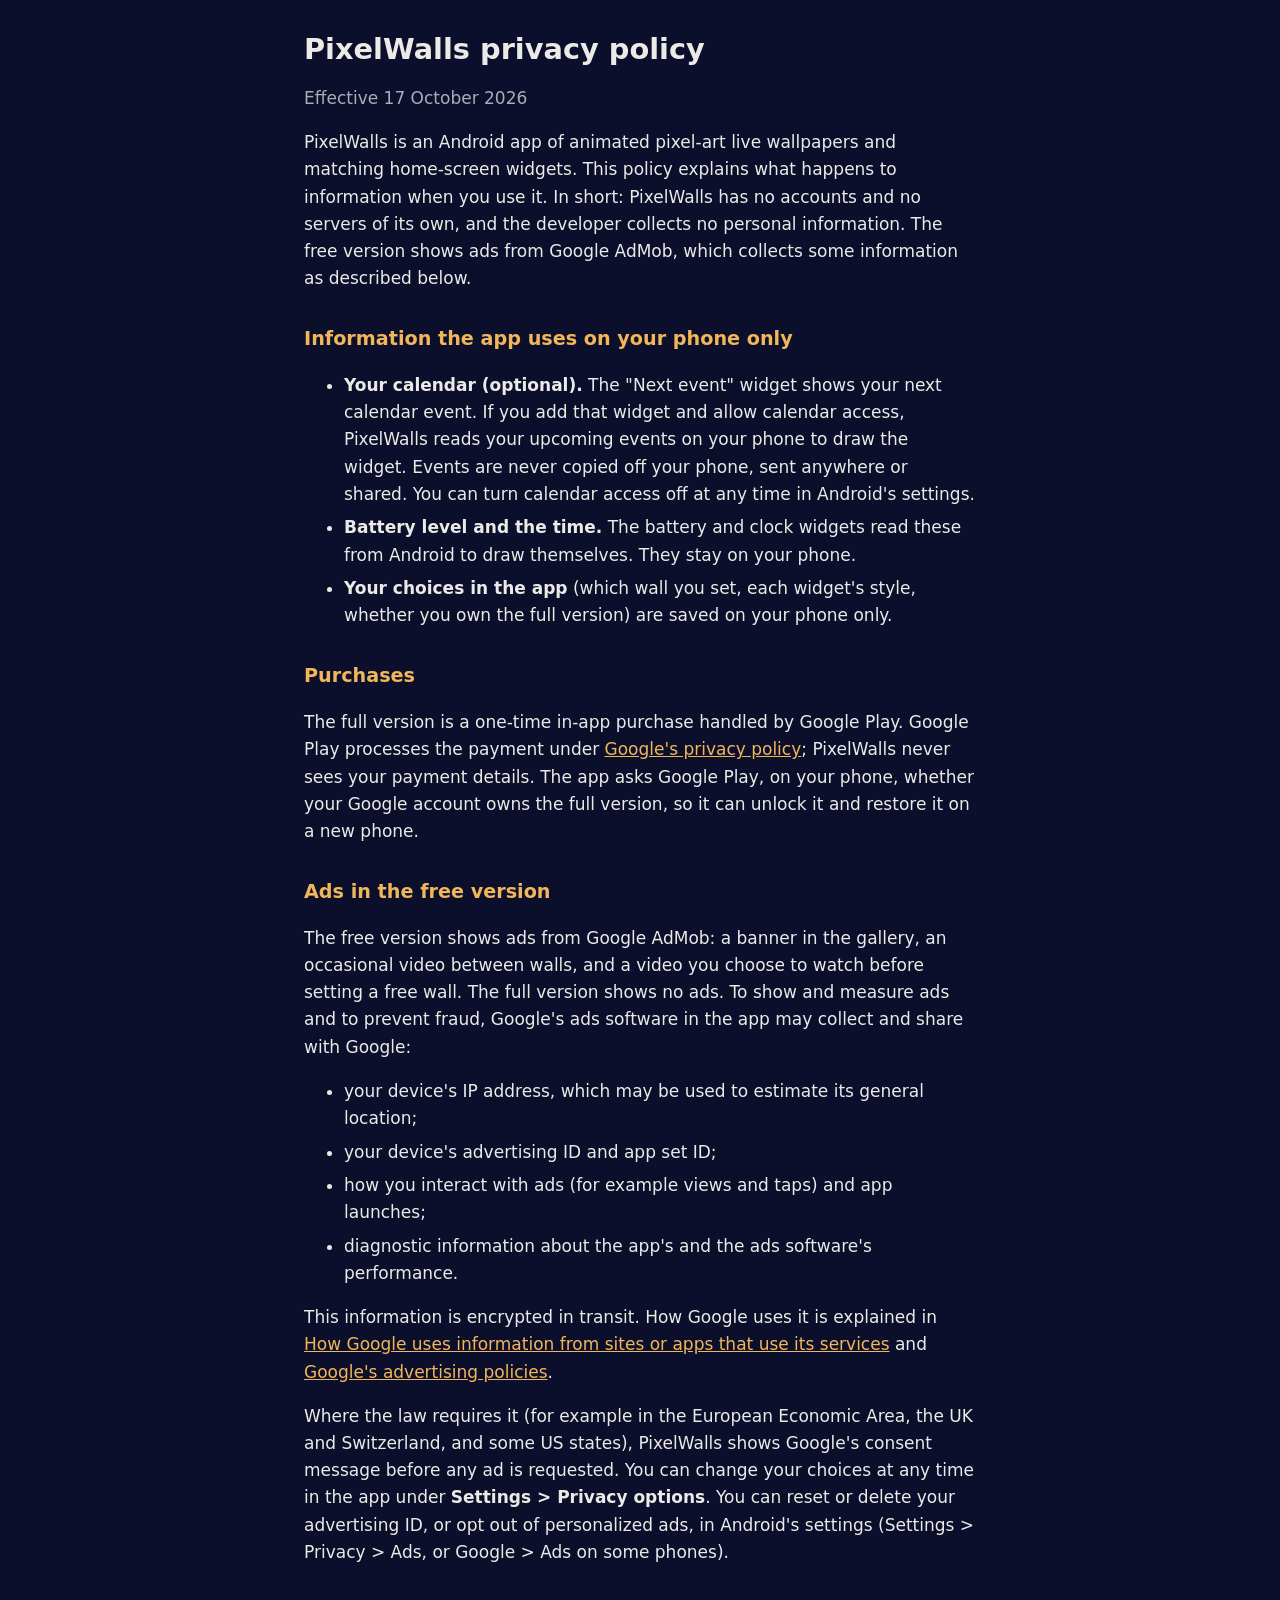
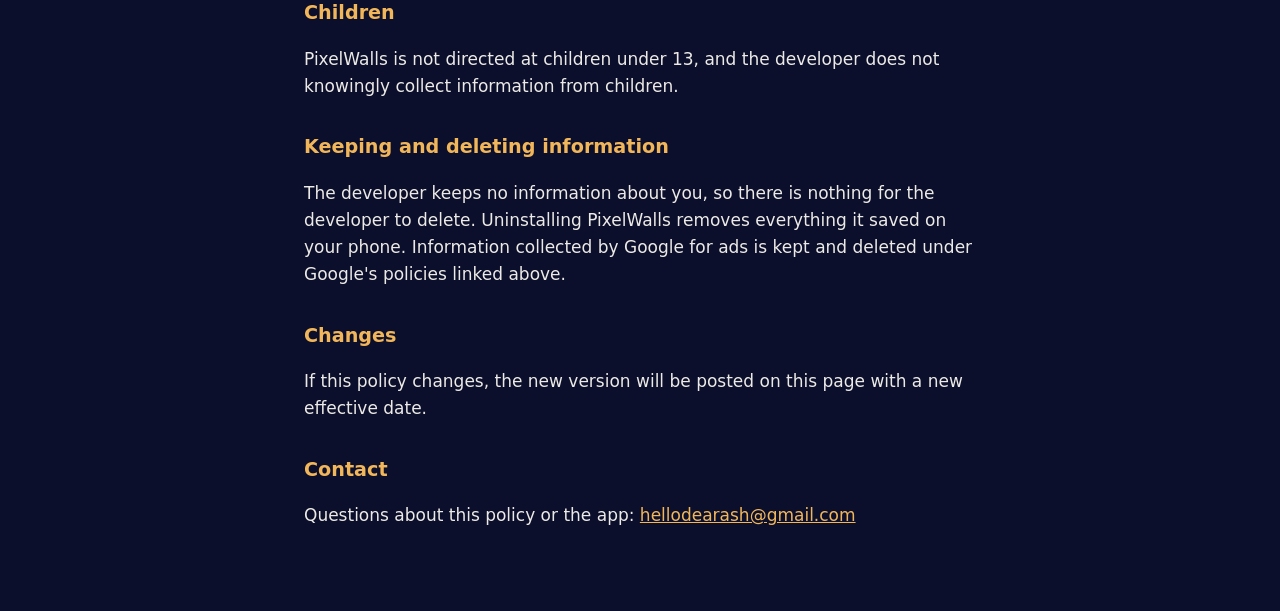
==== pixelwalls/privacy.html @ e7d2d341 "PixelWalls site: privacy policy and landing page Co-Authored-By: Claude Opus 5.5 <noreply@anthropic." ====
<!doctype html>
<html lang="en">
<head>
<meta charset="utf-8">
<meta name="viewport" content="width=device-width, initial-scale=1">
<title>PixelWalls privacy policy</title>
<link rel="stylesheet" href="../style.css">
</head>
<body>
<main>
<h1>PixelWalls privacy policy</h1>
<p class="muted">Effective 17 October 2026</p>

<p>PixelWalls is an Android app of animated pixel-art live wallpapers and matching home-screen widgets. This policy explains what happens to information when you use it. In short: PixelWalls has no accounts and no servers of its own, and the developer collects no personal information. The free version shows ads from Google AdMob, which collects some information as described below.</p>

<h2>Information the app uses on your phone only</h2>
<ul>
<li><strong>Your calendar (optional).</strong> The "Next event" widget shows your next calendar event. If you add that widget and allow calendar access, PixelWalls reads your upcoming events on your phone to draw the widget. Events are never copied off your phone, sent anywhere or shared. You can turn calendar access off at any time in Android's settings.</li>
<li><strong>Battery level and the time.</strong> The battery and clock widgets read these from Android to draw themselves. They stay on your phone.</li>
<li><strong>Your choices in the app</strong> (which wall you set, each widget's style, whether you own the full version) are saved on your phone only.</li>
</ul>

<h2>Purchases</h2>
<p>The full version is a one-time in-app purchase handled by Google Play. Google Play processes the payment under <a href="https://policies.google.com/privacy">Google's privacy policy</a>; PixelWalls never sees your payment details. The app asks Google Play, on your phone, whether your Google account owns the full version, so it can unlock it and restore it on a new phone.</p>

<h2>Ads in the free version</h2>
<p>The free version shows ads from Google AdMob: a banner in the gallery, an occasional video between walls, and a video you choose to watch before setting a free wall. The full version shows no ads. To show and measure ads and to prevent fraud, Google's ads software in the app may collect and share with Google:</p>
<ul>
<li>your device's IP address, which may be used to estimate its general location;</li>
<li>your device's advertising ID and app set ID;</li>
<li>how you interact with ads (for example views and taps) and app launches;</li>
<li>diagnostic information about the app's and the ads software's performance.</li>
</ul>
<p>This information is encrypted in transit. How Google uses it is explained in <a href="https://policies.google.com/technologies/partner-sites">How Google uses information from sites or apps that use its services</a> and <a href="https://policies.google.com/technologies/ads">Google's advertising policies</a>.</p>
<p>Where the law requires it (for example in the European Economic Area, the UK and Switzerland, and some US states), PixelWalls shows Google's consent message before any ad is requested. You can change your choices at any time in the app under <strong>Settings &gt; Privacy options</strong>. You can reset or delete your advertising ID, or opt out of personalized ads, in Android's settings (Settings &gt; Privacy &gt; Ads, or Google &gt; Ads on some phones).</p>

<h2>Children</h2>
<p>PixelWalls is not directed at children under 13, and the developer does not knowingly collect information from children.</p>

<h2>Keeping and deleting information</h2>
<p>The developer keeps no information about you, so there is nothing for the developer to delete. Uninstalling PixelWalls removes everything it saved on your phone. Information collected by Google for ads is kept and deleted under Google's policies linked above.</p>

<h2>Changes</h2>
<p>If this policy changes, the new version will be posted on this page with a new effective date.</p>

<h2>Contact</h2>
<p>Questions about this policy or the app: <a href="mailto:hellodearash@gmail.com">hellodearash@gmail.com</a></p>
</main>
</body>
</html>
---- style.css ----
:root { color-scheme: dark; }
body { margin: 0; background: #0b0f2b; color: #eceae6; font: 17px/1.6 system-ui, -apple-system, "Segoe UI", Roboto, sans-serif; }
main { max-width: 42rem; margin: 0 auto; padding: 2rem 1rem 4rem; }
h1 { font-size: 1.8rem; line-height: 1.25; margin: 0 0 .25rem; }
h2 { font-size: 1.2rem; margin: 2rem 0 .5rem; color: #f2b65a; }
a { color: #f2b65a; }
.muted { color: #a8adb8; }
img.icon { width: 96px; height: 96px; border-radius: 22px; image-rendering: pixelated; }
li { margin: .4rem 0; }
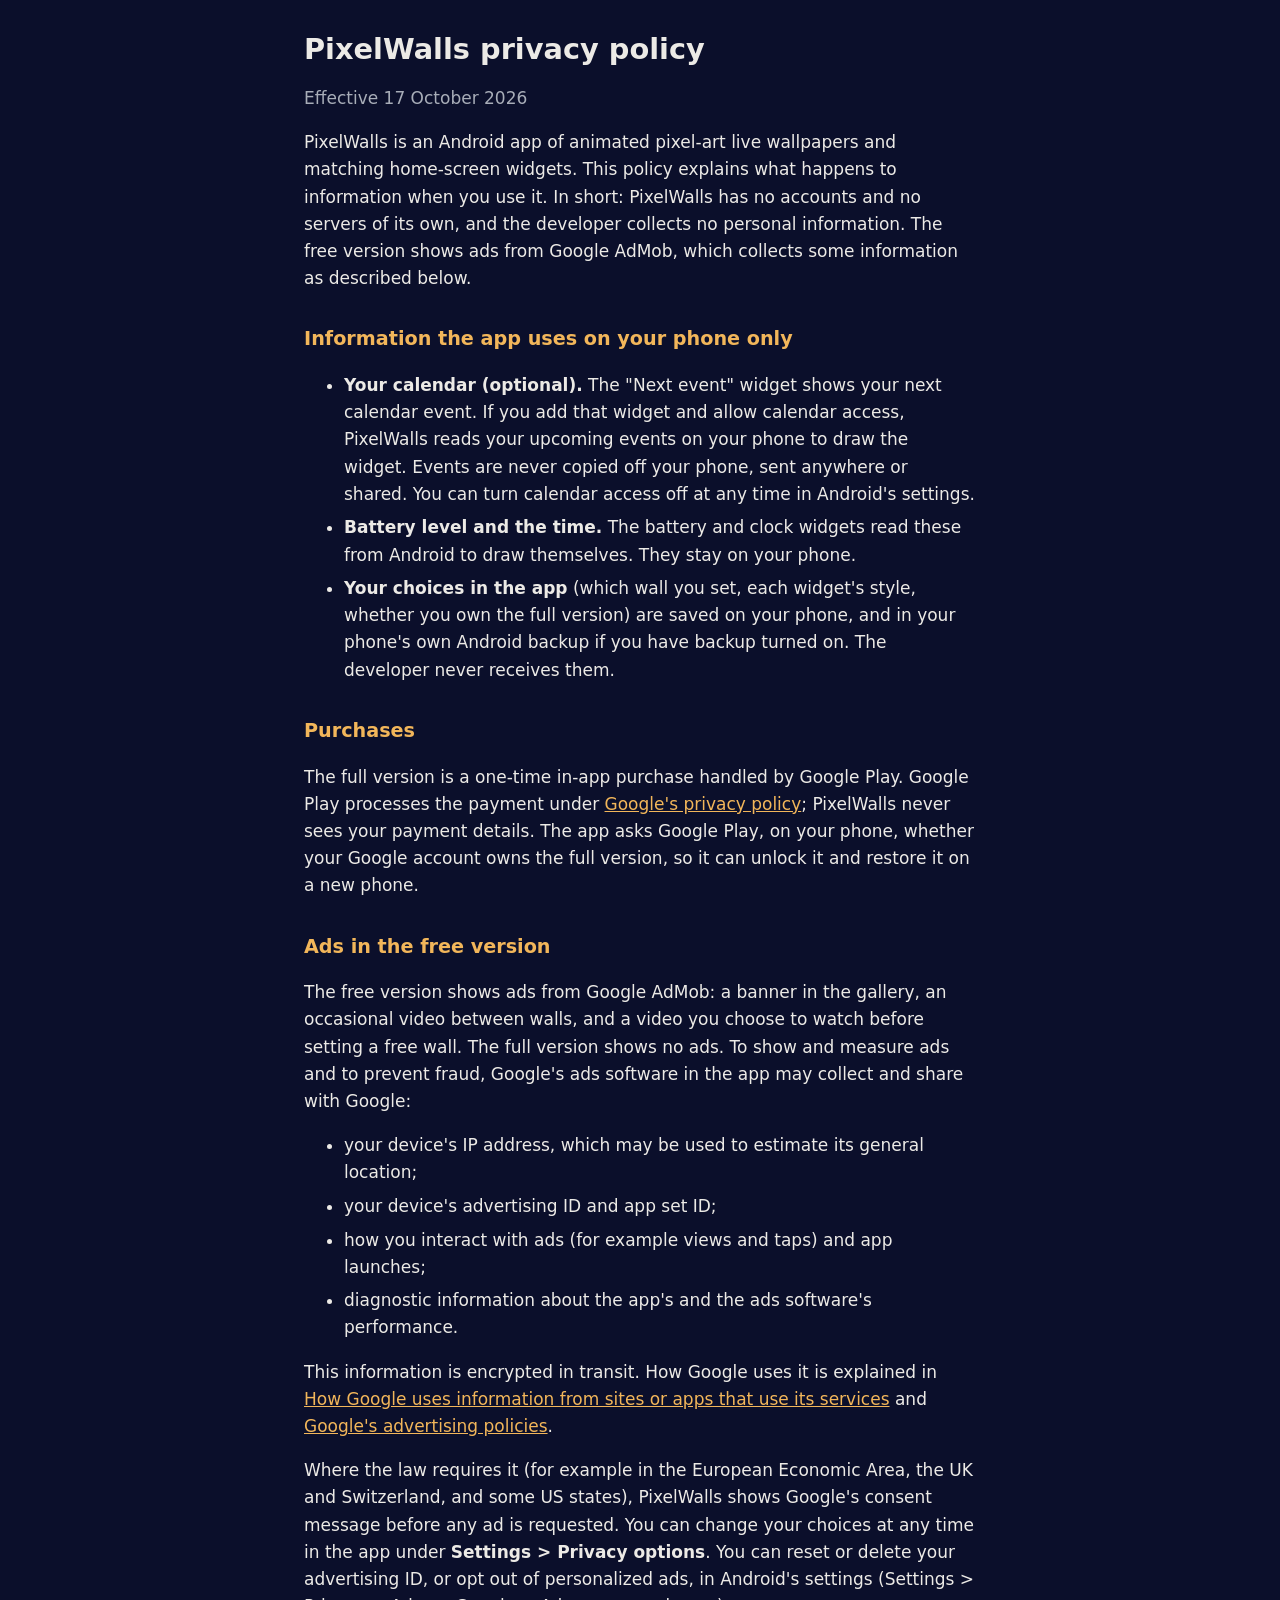
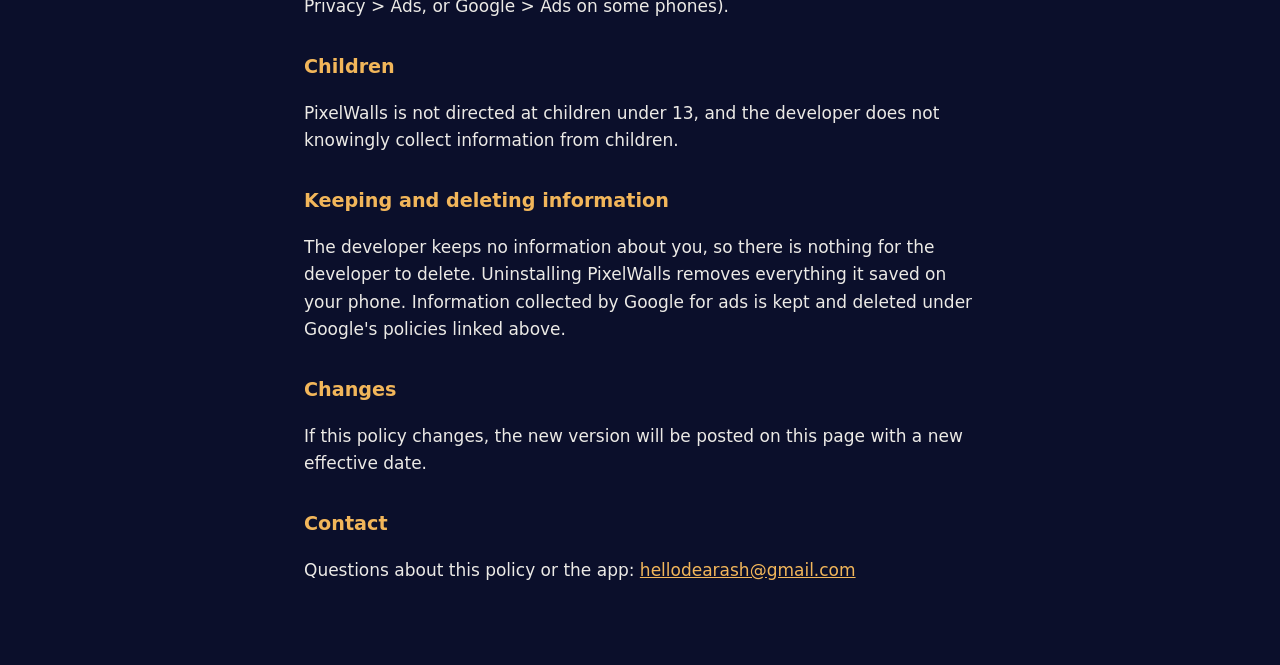
==== commit e8b5615d: "Privacy policy: settings can be in the phone's own Android backup Co-Authored-By: Claude Opus 5.5 <n" ====
--- a/pixelwalls/privacy.html
+++ b/pixelwalls/privacy.html
@@ -17,7 +17,7 @@
 <ul>
 <li><strong>Your calendar (optional).</strong> The "Next event" widget shows your next calendar event. If you add that widget and allow calendar access, PixelWalls reads your upcoming events on your phone to draw the widget. Events are never copied off your phone, sent anywhere or shared. You can turn calendar access off at any time in Android's settings.</li>
 <li><strong>Battery level and the time.</strong> The battery and clock widgets read these from Android to draw themselves. They stay on your phone.</li>
-<li><strong>Your choices in the app</strong> (which wall you set, each widget's style, whether you own the full version) are saved on your phone only.</li>
+<li><strong>Your choices in the app</strong> (which wall you set, each widget's style, whether you own the full version) are saved on your phone, and in your phone's own Android backup if you have backup turned on. The developer never receives them.</li>
 </ul>
 
 <h2>Purchases</h2>
